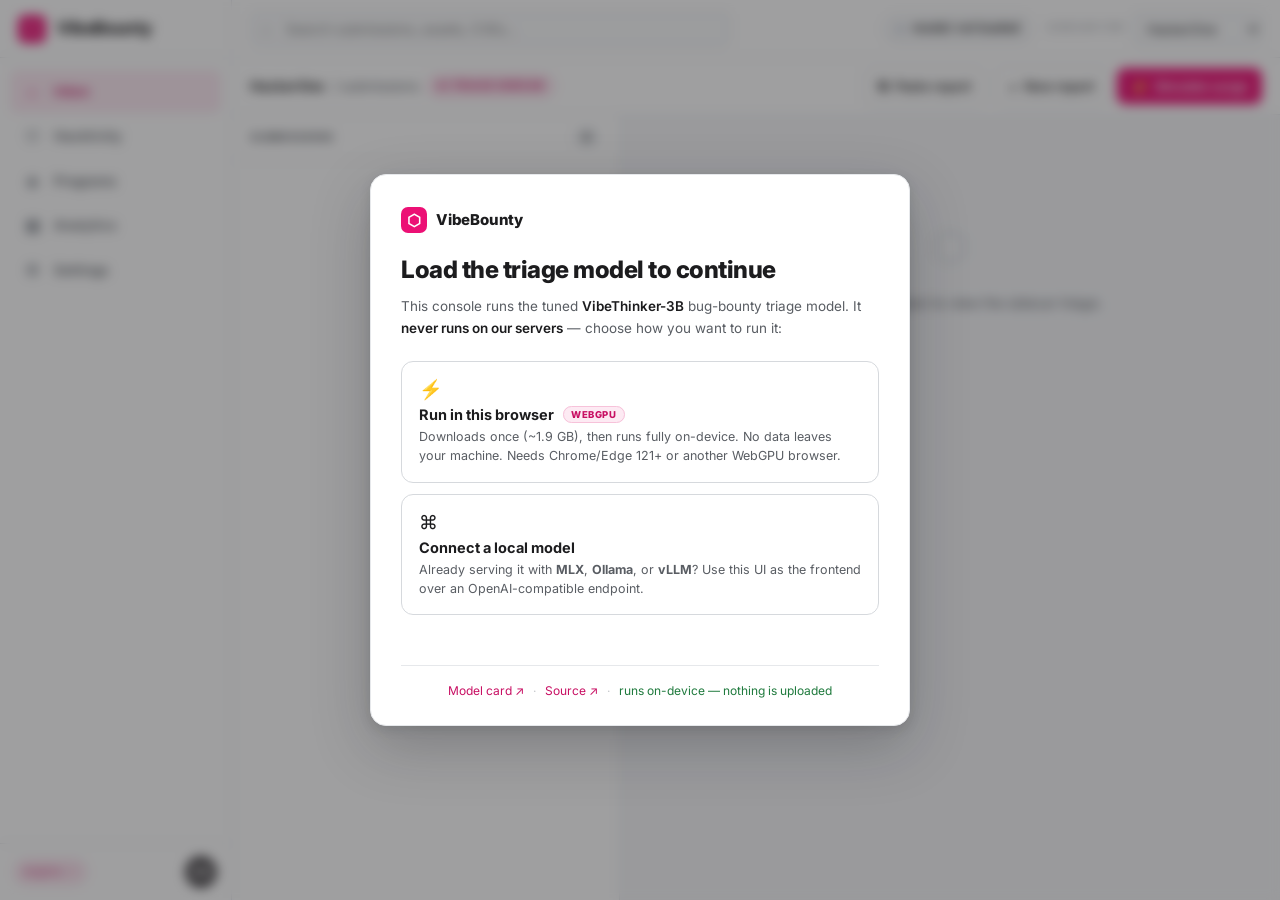
==== docs/index.html @ 2ca15d82 "pages: HackerOne-style static console with blocking model gate (WebGPU + local MLX/Ollama/vLLM), cli" ====
<!DOCTYPE html>
<html lang="en">
<head>
  <meta charset="UTF-8" />
  <meta name="viewport" content="width=device-width, initial-scale=1.0, viewport-fit=cover" />
  <meta name="theme-color" content="#0a0c12" />
  <title>VibeBounty — AI bug-bounty triage, in your browser</title>
  <meta name="description" content="A defense-hardened VibeThinker-3B that triages vulnerability reports, running fully on-device via WebGPU." />
  <link rel="preconnect" href="https://fonts.googleapis.com" />
  <link rel="preconnect" href="https://fonts.gstatic.com" crossorigin />
  <link href="https://fonts.googleapis.com/css2?family=Inter:wght@400;500;600;700;800;900&family=JetBrains+Mono:wght@400;500&display=swap" rel="stylesheet" />
  <link rel="stylesheet" href="styles.css" />
</head>
<body>
  <div class="ambient" aria-hidden="true"><span class="orb orb-a"></span><span class="orb orb-b"></span><span class="orb orb-c"></span></div>
  <div class="scrim" id="scrim"></div>

  <div class="app">
    <aside class="sidebar" id="sidebar">
      <div class="brand"><span class="brand-mark">⬡</span><span class="brand-word">VibeBounty</span></div>
      <nav class="rail">
        <a class="rail-item active" title="Inbox"><span class="ri">⌂</span><span class="rl">Inbox</span></a>
        <a class="rail-item" title="Hacktivity"><span class="ri">⚇</span><span class="rl">Hacktivity</span></a>
        <a class="rail-item" title="Programs"><span class="ri">◈</span><span class="rl">Programs</span></a>
        <a class="rail-item" title="Analytics"><span class="ri">▦</span><span class="rl">Analytics</span></a>
        <a class="rail-item" title="Settings"><span class="ri">⚙</span><span class="rl">Settings</span></a>
      </nav>
      <div class="rail-foot">
        <span class="engine-chip" id="engine-chip" title="Active triage engine">engine: —</span>
        <div class="avatar" title="analyst">AN</div>
      </div>
    </aside>

    <div class="main">
      <header class="topbar">
        <button class="icon-btn menu-toggle" id="menu-toggle" aria-label="menu">☰</button>
        <div class="search"><span class="search-i">⌕</span><input id="search" placeholder="Search submissions, assets, CVEs…" /></div>
        <div class="topbar-right">
          <button class="model-pill" id="model-pill" title="Triage model status"><span class="mp-dot" id="mp-dot"></span><span id="model-pill-text">model: not loaded</span></button>
          <label class="platform-pick">
            <span class="pp-label">Sidecar for</span>
            <select id="platform-select">
              <option value="hackerone">HackerOne</option>
              <option value="bugcrowd">Bugcrowd</option>
              <option value="intigriti">Intigriti</option>
              <option value="yeswehack">YesWeHack</option>
              <option value="generic">Generic / VDP</option>
            </select>
          </label>
        </div>
      </header>

      <div class="subbar">
        <div class="crumbs">
          <span id="ctx-platform" class="crumb-strong">HackerOne</span>
          <span class="crumb-dim">/ submissions</span>
          <span class="badge-side">AI triage sidecar</span>
        </div>
        <div class="subbar-actions">
          <button id="btn-paste" class="btn"><span class="bi">⧉</span><span class="bt">Paste report</span></button>
          <button id="btn-random" class="btn"><span class="bi">+</span><span class="bt">New report</span></button>
          <button id="btn-surge" class="btn btn-primary"><span class="bi">⚡</span><span class="bt">Simulate surge</span></button>
        </div>
      </div>

      <div class="workspace">
        <section class="inbox" id="inbox">
          <div class="inbox-head">
            <span>Submissions</span>
            <span id="inbox-count" class="count">0</span>
          </div>
          <div id="inbox-list" class="inbox-list"></div>
        </section>

        <section class="detail-pane">
          <div class="detail-topbar">
            <button class="icon-btn" id="btn-back">‹ Inbox</button>
            <span class="dt-title">Triage</span>
          </div>
          <section class="detail" id="detail">
            <div class="empty">
              <div class="empty-mark">⬡</div>
              <p>Select a submission to view the sidecar triage.</p>
            </div>
          </section>
        </section>
      </div>
    </div>
  </div>

  <!-- ============ BLOCKING MODEL GATE ============ -->
  <div id="gate" class="gate">
    <div class="gate-card">
      <div class="gate-glow" aria-hidden="true"></div>
      <div class="gate-brand"><span class="brand-mark">⬡</span> VibeBounty</div>
      <h1 class="gate-title">Load the triage model to continue</h1>
      <p class="gate-sub">This console runs the tuned <b>VibeThinker-3B</b> bug-bounty triage model.
        It <b>never runs on our servers</b> — choose how you want to run it:</p>

      <div class="gate-options" id="gate-options">
        <button class="gate-opt" id="opt-webgpu">
          <span class="go-ic">⚡</span>
          <span class="go-h">Run in this browser <em>WebGPU</em></span>
          <span class="go-d">Downloads once (~1.9&nbsp;GB), then runs fully on-device. No data leaves your machine. Needs Chrome/Edge 121+ or another WebGPU browser.</span>
        </button>
        <button class="gate-opt" id="opt-local">
          <span class="go-ic">⌘</span>
          <span class="go-h">Connect a local model</span>
          <span class="go-d">Already serving it with <b>MLX</b>, <b>Ollama</b>, or <b>vLLM</b>? Use this UI as the frontend over an OpenAI-compatible endpoint.</span>
        </button>
      </div>

      <!-- WebGPU progress -->
      <div id="gate-progress" class="gate-progress hidden">
        <div class="gp-ring"><svg viewBox="0 0 120 120"><circle class="gp-bg" cx="60" cy="60" r="52"/><circle class="gp-fg" id="gp-fg" cx="60" cy="60" r="52"/></svg><span class="gp-pct" id="gp-pct">0%</span></div>
        <div class="gp-text" id="gp-text">Initializing WebGPU…</div>
      </div>

      <!-- Local endpoint form -->
      <div id="gate-local" class="gate-local hidden">
        <div class="gl-row">
          <label>OpenAI-compatible base URL</label>
          <input id="local-url" value="http://localhost:8080/v1" spellcheck="false" />
        </div>
        <div class="gl-row">
          <label>Model name</label>
          <input id="local-model" value="WeiboAI/VibeThinker-3B" spellcheck="false" />
        </div>
        <div class="gl-actions">
          <button id="local-back" class="btn">‹ Back</button>
          <button id="local-connect" class="btn btn-primary">Connect</button>
        </div>
        <details class="gl-help">
          <summary>How do I serve it locally?</summary>
          <pre>// MLX (Apple silicon) — the tuned adapter:
mlx_lm.server --model WeiboAI/VibeThinker-3B \
  --adapter-path adapters --port 8080

// Ollama:
OLLAMA_ORIGINS='*' ollama serve   # then: ollama run &lt;model&gt;

// vLLM:
vllm serve &lt;model&gt; --port 8080</pre>
          <p class="gl-note">Tip: allow CORS from this origin so the browser can reach your endpoint
            (MLX/vLLM expose <code>--cors</code>; Ollama uses <code>OLLAMA_ORIGINS</code>).</p>
        </details>
      </div>

      <div id="gate-status" class="gate-status"></div>
      <div class="gate-foot">
        <a href="https://huggingface.co/macmacmacmac/VibeThinker-3B-BugBounty-Triage" target="_blank" rel="noopener">Model card ↗</a>
        <span class="dotsep">·</span>
        <a href="https://github.com/maceip/vibebounty" target="_blank" rel="noopener">Source ↗</a>
        <span class="dotsep">·</span>
        <span class="gate-priv">runs on-device — nothing is uploaded</span>
      </div>
    </div>
  </div>

  <!-- Paste modal -->
  <div id="paste-modal" class="modal hidden">
    <div class="modal-card">
      <div class="modal-head">
        <h3>Paste a report from any platform</h3>
        <button class="modal-x" data-close>×</button>
      </div>
      <p class="modal-sub">Copy a report from HackerOne, Bugcrowd, Intigriti, an email, or any portal and
        paste it here. The sidecar parses, enriches, verifies its claims, and triages it live — no integration required.</p>
      <textarea id="paste-text" placeholder="Title: ...&#10;Severity: High&#10;Asset: api.example.com&#10;&#10;Description: ...&#10;&#10;Steps to reproduce: ...&#10;&#10;Impact: ..."></textarea>
      <div class="modal-foot">
        <span class="modal-hint">Works with markdown headings (Description / Steps to reproduce / Impact).</span>
        <button id="paste-submit" class="btn btn-primary">Triage report</button>
      </div>
    </div>
  </div>

  <script type="module" src="app.js"></script>
</body>
</html>
---- docs/styles.css ----
/* VibeBounty console — HackerOne-accurate light dashboard.
   Palette/typography modeled on the H1 2025 refresh: clean light surfaces,
   signature pink #EC1075 accent, dark-gray text, smoothed elevations,
   bordered cards, left bug-list + right inline detail pane. */
:root {
  --bg: #f6f7f9;
  --surface: #ffffff;
  --surface-2: #fafbfc;
  --surface-3: #f1f3f5;
  --border: #e6e8eb;
  --border-strong: #d6d9dd;
  --text: #1c1c1e;
  --muted: #595d63;
  --muted-2: #8b9097;

  /* H1 signature pink + neutrals */
  --accent: #ec1075;
  --accent-2: #c80f63;
  --accent-weak: #fdeaf3;
  --accent-border: #f7c2da;
  --ink: #494649;

  --crit: #d6213f;
  --high: #ef6c2e;
  --med: #d99405;
  --low: #28b04a;
  --none: #8b9097;

  --shadow-sm: 0 1px 2px rgba(28,28,30,.05);
  --shadow: 0 1px 3px rgba(28,28,30,.08), 0 1px 2px rgba(28,28,30,.04);
  --shadow-md: 0 4px 14px rgba(28,28,30,.08), 0 1px 3px rgba(28,28,30,.05);
  --shadow-lg: 0 20px 60px rgba(20,22,28,.24), 0 4px 12px rgba(20,22,28,.12);
  --r: 8px;
  --r-lg: 12px;
}

* { box-sizing: border-box; }
html, body { margin: 0; height: 100%; }
body {
  background: var(--bg); color: var(--text);
  font: 14px/1.55 "Inter", -apple-system, BlinkMacSystemFont, "Segoe UI", Roboto, Helvetica, Arial, sans-serif;
  -webkit-font-smoothing: antialiased; text-rendering: optimizeLegibility;
}
button, select, textarea, input { font-family: inherit; }
.ambient { display: none; }                 /* no ambient lighting — keep it clean */
::-webkit-scrollbar { width: 11px; height: 11px; }
::-webkit-scrollbar-thumb { background: #d3d7dc; border-radius: 8px; border: 3px solid transparent; background-clip: content-box; }
::-webkit-scrollbar-thumb:hover { background: #bcc1c8; background-clip: content-box; }

/* ============ shell ============ */
.app { display: flex; height: 100vh; height: 100dvh; overflow: hidden; }

/* ---- left sidebar (light, H1-style) ---- */
.sidebar {
  width: 232px; flex: none; background: var(--surface); color: var(--muted);
  display: flex; flex-direction: column; border-right: 1px solid var(--border);
  transition: transform .22s ease;
}
.brand { display: flex; align-items: center; gap: 11px; height: 58px; padding: 0 18px; border-bottom: 1px solid var(--border); }
.brand-mark { display: grid; place-items: center; width: 28px; height: 28px; border-radius: 7px;
  background: var(--accent); color: #fff; font-size: 16px; flex: none; }
.brand-word { font-weight: 800; font-size: 17px; color: var(--text); letter-spacing: -.4px; white-space: nowrap; }
.rail { padding: 12px 10px; display: flex; flex-direction: column; gap: 2px; flex: 1; }
.rail-item { display: flex; align-items: center; gap: 12px; padding: 9px 12px; border-radius: 7px;
  color: var(--muted); cursor: pointer; font-size: 13.5px; font-weight: 600; transition: .12s; white-space: nowrap; }
.rail-item .ri { width: 20px; text-align: center; font-size: 16px; flex: none; color: var(--muted-2); }
.rail-item:hover { background: var(--surface-3); color: var(--text); }
.rail-item.active { background: var(--accent-weak); color: var(--accent-2); }
.rail-item.active .ri { color: var(--accent); }
.rail-foot { padding: 12px 14px; border-top: 1px solid var(--border); display: flex; align-items: center; justify-content: space-between; gap: 8px; }
.avatar { width: 32px; height: 32px; border-radius: 50%; background: var(--ink); color: #fff;
  display: grid; place-items: center; font-size: 12px; font-weight: 700; flex: none; }
.engine-chip { font-size: 11px; color: var(--accent-2); background: var(--accent-weak); border: 1px solid var(--accent-border);
  padding: 3px 9px; border-radius: 999px; white-space: nowrap; overflow: hidden; text-overflow: ellipsis; }

/* ---- main column ---- */
.main { flex: 1; display: flex; flex-direction: column; min-width: 0; }
.topbar { height: 58px; flex: none; background: var(--surface); border-bottom: 1px solid var(--border);
  display: flex; align-items: center; gap: 14px; padding: 0 18px; }
.icon-btn { display: none; background: none; border: 1px solid var(--border-strong); color: var(--text);
  width: 38px; height: 38px; border-radius: 8px; font-size: 18px; cursor: pointer; align-items: center; justify-content: center; }
.icon-btn:hover { border-color: var(--accent); color: var(--accent); }
.search { flex: 1; max-width: 480px; position: relative; display: flex; align-items: center; }
.search-i { position: absolute; left: 12px; color: var(--muted-2); font-size: 15px; }
.search input { width: 100%; padding: 9px 12px 9px 35px; border: 1px solid var(--border-strong); border-radius: 8px;
  background: var(--surface-2); color: var(--text); font-size: 13.5px; transition: .14s; }
.search input:focus { outline: none; border-color: var(--accent); background: #fff; box-shadow: 0 0 0 3px var(--accent-weak); }
.topbar-right { margin-left: auto; display: flex; align-items: center; gap: 14px; }

.model-pill { display: inline-flex; align-items: center; gap: 8px; cursor: pointer; font: 600 12.5px/1 "Inter", sans-serif;
  color: var(--text); background: var(--surface-2); border: 1px solid var(--border-strong); padding: 7px 12px; border-radius: 999px;
  box-shadow: var(--shadow-sm); transition: .14s; white-space: nowrap; }
.model-pill:hover { border-color: var(--accent); box-shadow: 0 0 0 3px var(--accent-weak); }
.mp-dot { width: 8px; height: 8px; border-radius: 50%; background: #c0c7d4; flex: none; }
.model-pill.ready .mp-dot { background: var(--low); box-shadow: 0 0 0 3px rgba(40,176,74,.18); }
.model-pill.loading .mp-dot { background: var(--med); animation: pulse 1.2s infinite; }
.model-pill.error .mp-dot { background: var(--crit); }
@keyframes pulse { 0%,100%{opacity:1} 50%{opacity:.45} }

.platform-pick { display: flex; align-items: center; gap: 8px; }
.pp-label { color: var(--muted-2); font-size: 10.5px; text-transform: uppercase; letter-spacing: .6px; }
#platform-select { background: var(--surface-2); color: var(--text); border: 1px solid var(--border-strong);
  border-radius: 8px; padding: 7px 10px; font-size: 13px; cursor: pointer; }
#platform-select:focus { outline: none; border-color: var(--accent); }

.subbar { flex: none; background: var(--surface); border-bottom: 1px solid var(--border);
  display: flex; align-items: center; justify-content: space-between; gap: 12px; padding: 10px 18px; flex-wrap: wrap; }
.crumbs { display: flex; align-items: center; gap: 8px; font-size: 13.5px; }
.crumb-strong { font-weight: 700; } .crumb-dim { color: var(--muted); }
.badge-side { font-size: 10px; font-weight: 800; letter-spacing: .5px; color: var(--accent-2);
  background: var(--accent-weak); border: 1px solid var(--accent-border); padding: 3px 9px; border-radius: 999px; text-transform: uppercase; }
.subbar-actions { display: flex; gap: 8px; }
.btn { display: inline-flex; align-items: center; gap: 7px; background: var(--surface); color: var(--text);
  border: 1px solid var(--border-strong); padding: 8px 13px; border-radius: 8px; cursor: pointer; font-size: 13px;
  font-weight: 600; box-shadow: var(--shadow-sm); transition: .14s; white-space: nowrap; }
.btn .bi { font-size: 14px; }
.btn:hover { border-color: var(--accent); color: var(--accent); }
.btn-primary { background: var(--accent); color: #fff; border-color: var(--accent); box-shadow: 0 1px 2px rgba(236,16,117,.3); }
.btn-primary:hover { background: var(--accent-2); color: #fff; }

/* ---- workspace: left list + right inline pane ---- */
.workspace { flex: 1; display: grid; grid-template-columns: 388px 1fr; min-height: 0; }
.inbox { background: var(--surface); border-right: 1px solid var(--border); display: flex; flex-direction: column; min-height: 0; }
.inbox-head { display: flex; justify-content: space-between; align-items: center; padding: 12px 18px;
  border-bottom: 1px solid var(--border); font-weight: 700; font-size: 11px; color: var(--muted); text-transform: uppercase; letter-spacing: .8px; }
.count { background: var(--surface-3); border: 1px solid var(--border); border-radius: 999px; padding: 1px 9px; color: var(--text); }
.inbox-list { overflow-y: auto; flex: 1; }

.detail-pane { display: flex; flex-direction: column; min-width: 0; min-height: 0; background: var(--bg); }
.detail-topbar { display: none; align-items: center; gap: 10px; height: 48px; padding: 0 14px;
  background: var(--surface); border-bottom: 1px solid var(--border); }
.detail-topbar .dt-title { font-weight: 700; font-size: 14px; }
.detail { overflow-y: auto; flex: 1; padding: 26px 30px; min-height: 0; }

/* ---- report cards ---- */
.card { padding: 13px 18px; border-bottom: 1px solid var(--border); cursor: pointer; transition: background .12s; }
.card:hover { background: var(--surface-2); }
.card.selected { background: var(--accent-weak); box-shadow: inset 3px 0 0 var(--accent); }
.card.fresh { animation: flash 1.4s ease-out; }
@keyframes flash { from { background: #fdeaf3; } to { background: transparent; } }
.card-title { font-weight: 600; font-size: 14px; margin-bottom: 6px; color: var(--text); }
.card-meta { display: flex; gap: 6px; align-items: center; color: var(--muted); font-size: 11.5px; flex-wrap: wrap; }
.src-chip { font-size: 10px; font-weight: 700; padding: 1px 7px; border-radius: 5px; background: var(--surface-3);
  color: var(--muted); border: 1px solid var(--border); text-transform: capitalize; }
.card-badges { margin-top: 10px; display: flex; gap: 6px; align-items: center; flex-wrap: wrap; }

/* ---- pills / dispositions / severity ---- */
.pill { font-size: 11px; padding: 3px 9px; border-radius: 6px; font-weight: 700; border: 1px solid transparent; white-space: nowrap; }
.pill.queued { color: var(--muted); border-color: var(--border-strong); background: var(--surface-3); }
.pill.triaging { color: var(--accent-2); border-color: var(--accent-border); background: var(--accent-weak); }
.spin { display: inline-block; width: 10px; height: 10px; border: 2px solid var(--accent); border-top-color: transparent;
  border-radius: 50%; animation: rot .7s linear infinite; vertical-align: -1px; margin-right: 5px; }
@keyframes rot { to { transform: rotate(360deg); } }

.d-valid_impactful { color: #1f7a3d; border-color: #b6e3c2; background: #eaf8ef; }
.d-valid_low { color: #2356b8; border-color: #c2d6f5; background: #ecf2fd; }
.d-corroborated_surge { color: #9a6a00; border-color: #f0d699; background: #fdf3dc; }
.d-likely_duplicate { color: #6b4a2e; border-color: #e3cdb6; background: #f7efe7; }
.d-out_of_scope { color: #6b7785; border-color: var(--border-strong); background: var(--surface-3); }
.d-theoretical_no_poc { color: #b35a16; border-color: #f3cba6; background: #fdeede; }
.d-self_inflicted { color: #7c4ad1; border-color: #d9c6f5; background: #f3edfd; }
.d-accepted_risk { color: #6b7785; border-color: var(--border-strong); background: var(--surface-3); }
.d-slop { color: var(--crit); border-color: #f3b8c3; background: #fdeaee; }

.sev { font-size: 10px; padding: 2px 7px; border-radius: 5px; font-weight: 800; text-transform: uppercase; letter-spacing: .4px; color: #fff; }
.sev-critical { background: var(--crit); } .sev-high { background: var(--high); }
.sev-medium { background: var(--med); } .sev-low { background: var(--low); } .sev-none { background: var(--none); }

/* ---- detail body ---- */
.empty { color: var(--muted); padding: 72px 24px; text-align: center; }
.empty-mark { font-size: 42px; color: var(--border-strong); margin-bottom: 12px; }
.report-title { font-size: 21px; font-weight: 800; margin: 0 0 6px; color: var(--text); letter-spacing: -.3px; }
.report-sub { color: var(--muted); font-size: 12.5px; margin-bottom: 20px; }
.report-sub b { color: var(--text); font-weight: 600; }
.field { margin-bottom: 13px; background: var(--surface); border: 1px solid var(--border); border-radius: var(--r); padding: 14px 16px; box-shadow: var(--shadow-sm); }
.field h4 { margin: 0 0 6px; font-size: 11px; text-transform: uppercase; letter-spacing: .8px; color: var(--muted); }
.field pre { margin: 0; white-space: pre-wrap; word-break: break-word; font-family: inherit; color: #33383f; font-size: 13px; }

/* ---- sidecar verdict (the AI panel) ---- */
.sidecar { margin-top: 20px; border: 1px solid var(--accent-border); border-radius: var(--r-lg); overflow: hidden; background: var(--surface); box-shadow: var(--shadow-md); }
.sidecar-head { display: flex; align-items: center; gap: 10px; padding: 13px 18px; border-bottom: 1px solid var(--border);
  background: linear-gradient(90deg, var(--accent-weak), #fff); }
.sidecar-head .ai { color: var(--accent-2); font-weight: 800; }
.sidecar-head .engine { margin-left: auto; font-size: 11px; color: var(--muted); background: var(--surface-3);
  border: 1px solid var(--border); padding: 2px 8px; border-radius: 999px; }
.sidecar-body { padding: 18px; }
.verdict-row { display: flex; align-items: center; gap: 10px; margin-bottom: 16px; flex-wrap: wrap; }
.verdict-row .pill { font-size: 12.5px; padding: 5px 12px; }
.confidence { flex: 1; min-width: 150px; }
.confidence .lbl { font-size: 11px; color: var(--muted); margin-bottom: 5px; display: flex; justify-content: space-between; }
.confidence .bar { height: 7px; background: var(--surface-3); border-radius: 999px; overflow: hidden; border: 1px solid var(--border); }
.confidence .bar > div { height: 100%; background: linear-gradient(90deg, var(--accent), #f78fbf); }
.reasoning { color: #33383f; background: var(--surface-2); border: 1px solid var(--border); border-radius: var(--r); padding: 14px; font-size: 13.5px; }
.questions { margin: 12px 0 0; padding-left: 18px; color: #33383f; font-size: 12.5px; }
.questions li { margin: 3px 0; }

/* ---- evidence + corroboration ---- */
.evidence, .corr { margin-top: 16px; border-top: 1px solid var(--border); padding-top: 14px; }
.evidence h4, .corr h4 { margin: 0 0 10px; font-size: 11px; text-transform: uppercase; letter-spacing: .8px; color: var(--muted); }
.rel-row { display: flex; align-items: center; gap: 10px; margin-bottom: 10px; }
.rel-meter { flex: 1; height: 8px; background: var(--surface-3); border-radius: 999px; overflow: hidden; border: 1px solid var(--border); }
.rel-meter > div { height: 100%; }
.rel-num { font-weight: 800; font-size: 12.5px; }
.claim { display: flex; gap: 10px; padding: 8px 0; border-bottom: 1px solid var(--surface-3); font-size: 12.5px; }
.claim:last-child { border-bottom: 0; }
.cst { flex: none; font-size: 10px; font-weight: 800; padding: 2px 7px; border-radius: 5px; text-transform: uppercase; height: fit-content; }
.cst.supported { background: #eaf8ef; color: #1f7a3d; border: 1px solid #b6e3c2; }
.cst.refuted { background: #fdeaee; color: var(--crit); border: 1px solid #f3b8c3; }
.cst.unverifiable { background: var(--surface-3); color: var(--muted); border: 1px solid var(--border); }
.claim-body .ctext { color: #33383f; } .claim-body .cev { color: var(--muted); font-size: 11.5px; margin-top: 2px; }
.corr-badges { display: flex; gap: 6px; flex-wrap: wrap; margin-bottom: 10px; }
.tag { font-size: 11px; padding: 3px 9px; border-radius: 6px; border: 1px solid var(--border-strong); background: var(--surface-3); color: var(--muted); }
.tag.kev { background: #fdeaee; border-color: #f3b8c3; color: var(--crit); font-weight: 700; }
.tag.match { background: #eaf8ef; border-color: #b6e3c2; color: #1f7a3d; font-weight: 700; }
.tag.recent { background: #fdf3dc; border-color: #f0d699; color: #9a6a00; }
.src { font-size: 12px; color: #3a434d; padding: 5px 0; border-bottom: 1px solid var(--surface-3); }
.src code { color: var(--accent-2); background: var(--accent-weak); padding: 0 5px; border-radius: 4px; }
.none { color: var(--muted); font-style: italic; font-size: 12.5px; }

/* ---- modals ---- */
.modal { position: fixed; inset: 0; background: rgba(28,28,30,.5); display: grid; place-items: center; z-index: 80; padding: 16px; }
.modal.hidden { display: none; }
.modal-card { width: min(640px, 100%); max-height: 90vh; overflow-y: auto; background: var(--surface);
  border-radius: var(--r-lg); box-shadow: var(--shadow-lg); padding: 22px; }
.modal-head { display: flex; align-items: center; justify-content: space-between; }
.modal-head h3 { margin: 0; font-size: 17px; }
.modal-x { background: none; border: none; font-size: 24px; color: var(--muted); cursor: pointer; line-height: 1; }
.modal-sub { color: var(--muted); font-size: 13px; margin: 8px 0 16px; }
#paste-text { width: 100%; height: 220px; resize: vertical; border: 1px solid var(--border-strong); border-radius: var(--r);
  padding: 12px; font: 12.5px/1.5 "JetBrains Mono", ui-monospace, Menlo, Consolas, monospace; color: #33383f; }
#paste-text:focus { outline: none; border-color: var(--accent); box-shadow: 0 0 0 3px var(--accent-weak); }
.modal-foot { display: flex; align-items: center; justify-content: space-between; gap: 12px; margin-top: 14px; flex-wrap: wrap; }
.modal-hint { color: var(--muted-2); font-size: 11.5px; }

.scrim { position: fixed; inset: 0; background: rgba(28,28,30,.4); z-index: 40; opacity: 0; pointer-events: none; transition: opacity .2s; }
body.nav-open .scrim { opacity: 1; pointer-events: auto; }
.toast { position: fixed; bottom: 22px; left: 50%; transform: translateX(-50%); background: var(--ink); color: #fff;
  padding: 10px 16px; border-radius: 10px; box-shadow: var(--shadow-lg); font-size: 13px; z-index: 90; opacity: 0; transition: opacity .2s; }
.toast.show { opacity: 1; }

/* ============ blocking model gate ============ */
.gate { position: fixed; inset: 0; z-index: 120; display: grid; place-items: center; padding: 20px;
  background: rgba(28,28,30,.42); backdrop-filter: blur(6px); -webkit-backdrop-filter: blur(6px); animation: gateIn .3s ease; }
.gate.gone { display: none; }
@keyframes gateIn { from { opacity: 0; } to { opacity: 1; } }
.gate-card { position: relative; width: min(540px, 100%); max-height: 92vh; overflow-y: auto;
  background: var(--surface); color: var(--text); border: 1px solid var(--border);
  border-radius: 16px; padding: 32px 30px 24px; box-shadow: var(--shadow-lg); }
.gate-glow { display: none; }                /* keep it clean, no rainbow border */
.gate-brand { display: flex; align-items: center; gap: 9px; font-weight: 800; font-size: 15px; color: var(--text); letter-spacing: -.2px; }
.gate-brand .brand-mark { width: 26px; height: 26px; border-radius: 7px; }
.gate-title { font-size: 24px; font-weight: 800; letter-spacing: -.5px; margin: 18px 0 8px; color: var(--text); }
.gate-sub { color: var(--muted); font-size: 13.5px; line-height: 1.6; margin: 0 0 22px; }
.gate-sub b { color: var(--text); font-weight: 600; }
.gate-options { display: grid; gap: 11px; }
.gate-opt { text-align: left; display: grid; gap: 5px; padding: 16px 17px; cursor: pointer; color: var(--text);
  background: var(--surface); border: 1px solid var(--border-strong); border-radius: var(--r-lg); transition: .15s; }
.gate-opt:hover { border-color: var(--accent); background: var(--accent-weak); box-shadow: 0 0 0 3px var(--accent-weak); }
.go-ic { font-size: 19px; }
.go-h { font-weight: 700; font-size: 14.5px; color: var(--text); }
.go-h em { font-style: normal; font-size: 9.5px; font-weight: 800; letter-spacing: .6px; text-transform: uppercase;
  color: var(--accent-2); background: var(--accent-weak); border: 1px solid var(--accent-border); padding: 2px 7px; border-radius: 999px; margin-left: 6px; vertical-align: 2px; }
.go-d { font-size: 12.5px; color: var(--muted); line-height: 1.5; }

.gate-progress { display: flex; flex-direction: column; align-items: center; gap: 16px; padding: 14px 0 6px; }
.gate-progress.hidden, .gate-local.hidden { display: none; }
.gp-ring { position: relative; width: 128px; height: 128px; }
.gp-ring svg { transform: rotate(-90deg); width: 128px; height: 128px; }
.gp-ring circle { fill: none; stroke-width: 9; }
.gp-bg { stroke: var(--surface-3); }
.gp-fg { stroke: var(--accent); stroke-linecap: round; stroke-dasharray: 327; stroke-dashoffset: 327; transition: stroke-dashoffset .3s ease; }
.gp-pct { position: absolute; inset: 0; display: grid; place-items: center; font-weight: 800; font-size: 23px; color: var(--text); }
.gp-text { font-size: 13px; color: var(--muted); text-align: center; max-width: 420px; }

.gate-local { display: grid; gap: 12px; padding: 6px 0; }
.gl-row { display: grid; gap: 6px; }
.gl-row label { font-size: 11px; text-transform: uppercase; letter-spacing: .7px; color: var(--muted); }
.gl-row input { background: var(--surface-2); border: 1px solid var(--border-strong); border-radius: 8px; padding: 11px 13px;
  color: var(--text); font: 500 13px/1.4 "JetBrains Mono", ui-monospace, monospace; }
.gl-row input:focus { outline: none; border-color: var(--accent); box-shadow: 0 0 0 3px var(--accent-weak); }
.gl-actions { display: flex; justify-content: space-between; gap: 10px; margin-top: 4px; }
.gl-help { margin-top: 4px; }
.gl-help summary { cursor: pointer; color: var(--muted); font-size: 12.5px; }
.gl-help pre { background: var(--surface-3); border: 1px solid var(--border); border-radius: 10px; padding: 13px;
  color: #33383f; font: 500 11.5px/1.6 "JetBrains Mono", ui-monospace, monospace; white-space: pre-wrap; margin: 10px 0 8px; overflow-x: auto; }
.gl-note { font-size: 11.5px; color: var(--muted-2); } .gl-note code { color: var(--accent-2); }

.gate-status { min-height: 18px; margin-top: 14px; font-size: 13px; text-align: center; line-height: 1.5; }
.gate-status.err { color: var(--crit); } .gate-status.ok { color: #1f7a3d; } .gate-status.info { color: var(--muted); }
.gate-foot { margin-top: 18px; padding-top: 16px; border-top: 1px solid var(--border);
  display: flex; flex-wrap: wrap; gap: 9px; align-items: center; justify-content: center; font-size: 12px; color: var(--muted-2); }
.gate-foot a { color: var(--accent-2); text-decoration: none; } .gate-foot a:hover { text-decoration: underline; }
.gate-priv { color: #1f7a3d; } .dotsep { opacity: .5; }

/* ============ responsive ============ */
@media (max-width: 1024px) {
  .sidebar { width: 70px; }
  .brand { justify-content: center; padding: 0; }
  .brand-word, .rail-item .rl, .engine-chip { display: none; }
  .rail-item { justify-content: center; padding: 11px 0; }
  .rail-foot { justify-content: center; }
  .workspace { grid-template-columns: 330px 1fr; }
}
@media (max-width: 720px) {
  .icon-btn { display: inline-flex; }
  .sidebar { position: fixed; top: 0; left: 0; bottom: 0; width: 240px; z-index: 60; transform: translateX(-100%); }
  .sidebar .brand-word, .sidebar .rail-item .rl, .sidebar .engine-chip { display: block; }
  .sidebar .brand { justify-content: flex-start; padding: 0 18px; }
  .sidebar .rail-item { justify-content: flex-start; padding: 9px 12px; }
  .sidebar .rail-foot { justify-content: space-between; }
  body.nav-open .sidebar { transform: translateX(0); box-shadow: var(--shadow-lg); }
  .search { max-width: none; } .pp-label { display: none; }
  .subbar { gap: 8px; }
  .subbar-actions { width: 100%; overflow-x: auto; -webkit-overflow-scrolling: touch; padding-bottom: 2px; }
  .btn .bt { display: none; } .btn { padding: 9px 11px; } #btn-surge .bt { display: inline; }
  .workspace { grid-template-columns: 1fr; position: relative; }
  .inbox { border-right: 0; }
  .detail-pane { position: absolute; inset: 0; z-index: 20; transform: translateX(100%); transition: transform .24s ease; box-shadow: var(--shadow-lg); }
  body.show-detail .detail-pane { transform: translateX(0); }
  .detail-topbar { display: flex; } .detail { padding: 18px 16px; } .report-title { font-size: 18px; }
}
@media (max-width: 420px) {
  .topbar { gap: 8px; padding: 0 12px; }
  .platform-pick { display: none; }
  .model-pill { padding: 6px 9px; }
  .gate-card { padding: 24px 18px; } .gate-title { font-size: 20px; }
}
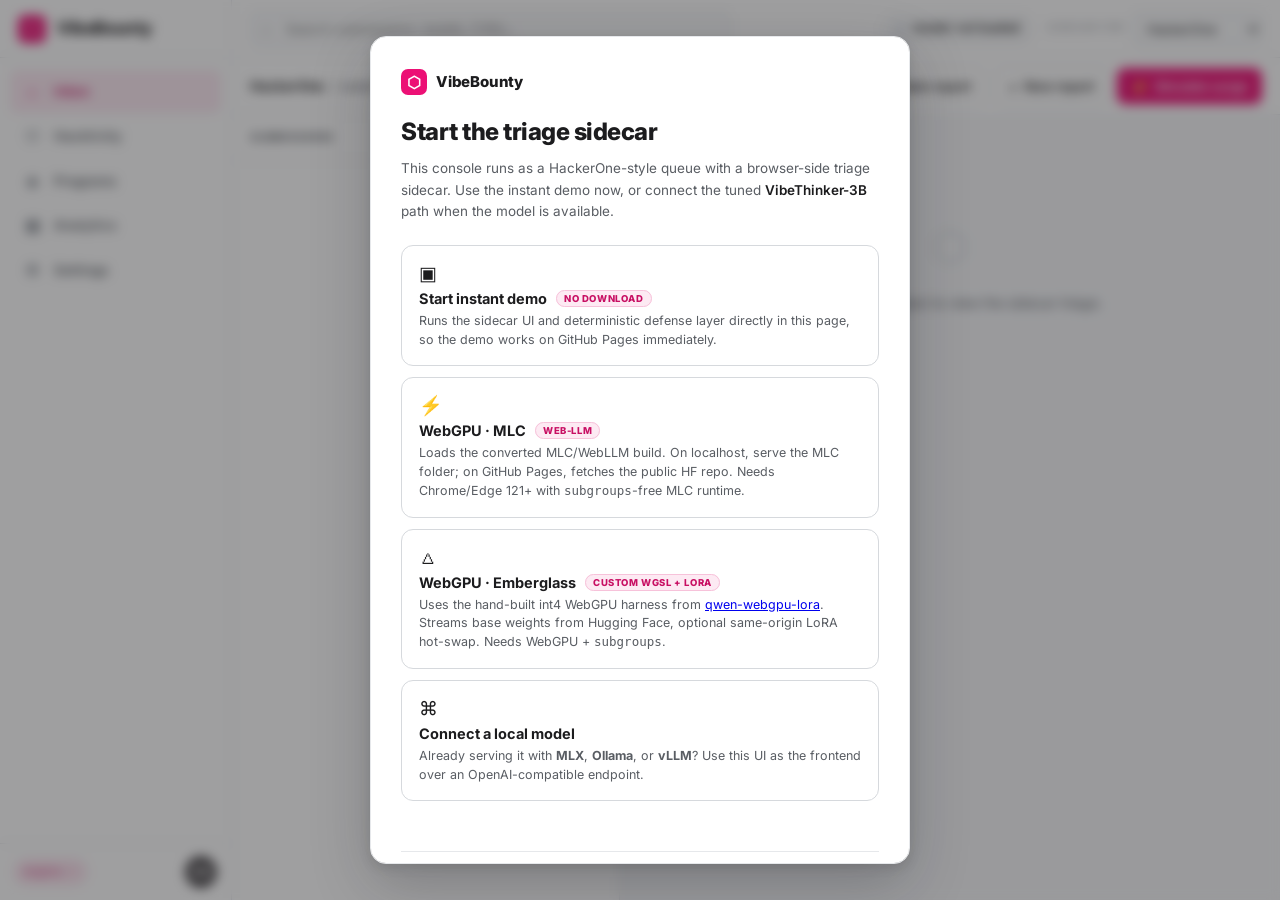
==== commit 02b7bbc5: "repo: source-only snapshot (MLC WebGPU pipeline, eval, ops) — exclude binaries Adds offsite scripts," ====
--- a/docs/index.html
+++ b/docs/index.html
@@ -3,7 +3,7 @@
 <head>
   <meta charset="UTF-8" />
   <meta name="viewport" content="width=device-width, initial-scale=1.0, viewport-fit=cover" />
-  <meta name="theme-color" content="#0a0c12" />
+  <meta name="theme-color" content="#ffffff" />
   <title>VibeBounty — AI bug-bounty triage, in your browser</title>
   <meta name="description" content="A defense-hardened VibeThinker-3B that triages vulnerability reports, running fully on-device via WebGPU." />
   <link rel="preconnect" href="https://fonts.googleapis.com" />
@@ -12,7 +12,6 @@
   <link rel="stylesheet" href="styles.css" />
 </head>
 <body>
-  <div class="ambient" aria-hidden="true"><span class="orb orb-a"></span><span class="orb orb-b"></span><span class="orb orb-c"></span></div>
   <div class="scrim" id="scrim"></div>
 
   <div class="app">
@@ -91,17 +90,26 @@
   <!-- ============ BLOCKING MODEL GATE ============ -->
   <div id="gate" class="gate">
     <div class="gate-card">
-      <div class="gate-glow" aria-hidden="true"></div>
       <div class="gate-brand"><span class="brand-mark">⬡</span> VibeBounty</div>
-      <h1 class="gate-title">Load the triage model to continue</h1>
-      <p class="gate-sub">This console runs the tuned <b>VibeThinker-3B</b> bug-bounty triage model.
-        It <b>never runs on our servers</b> — choose how you want to run it:</p>
+      <h1 class="gate-title" id="gate-title">Start the triage sidecar</h1>
+      <p class="gate-sub" id="gate-sub">This console runs as a HackerOne-style queue with a browser-side triage sidecar.
+        Use the instant demo now, or connect the tuned <b>VibeThinker-3B</b> path when the model is available.</p>
 
       <div class="gate-options" id="gate-options">
+        <button class="gate-opt" id="opt-demo">
+          <span class="go-ic">▣</span>
+          <span class="go-h">Start instant demo <em>No download</em></span>
+          <span class="go-d">Runs the sidecar UI and deterministic defense layer directly in this page, so the demo works on GitHub Pages immediately.</span>
+        </button>
         <button class="gate-opt" id="opt-webgpu">
           <span class="go-ic">⚡</span>
-          <span class="go-h">Run in this browser <em>WebGPU</em></span>
-          <span class="go-d">Downloads once (~1.9&nbsp;GB), then runs fully on-device. No data leaves your machine. Needs Chrome/Edge 121+ or another WebGPU browser.</span>
+          <span class="go-h">WebGPU · MLC <em>web-llm</em></span>
+          <span class="go-d">Loads the converted MLC/WebLLM build. On localhost, serve the MLC folder; on GitHub Pages, fetches the public HF repo. Needs Chrome/Edge 121+ with <code>subgroups</code>-free MLC runtime.</span>
+        </button>
+        <button class="gate-opt" id="opt-emberglass">
+          <span class="go-ic">🜂</span>
+          <span class="go-h">WebGPU · Emberglass <em>custom WGSL + LoRA</em></span>
+          <span class="go-d">Uses the hand-built int4 WebGPU harness from <a href="https://github.com/maceip/qwen-webgpu-lora" target="_blank" rel="noopener">qwen-webgpu-lora</a>. Streams base weights from Hugging Face, optional same-origin LoRA hot-swap. Needs WebGPU + <code>subgroups</code>.</span>
         </button>
         <button class="gate-opt" id="opt-local">
           <span class="go-ic">⌘</span>
@@ -120,11 +128,11 @@
       <div id="gate-local" class="gate-local hidden">
         <div class="gl-row">
           <label>OpenAI-compatible base URL</label>
-          <input id="local-url" value="http://localhost:8080/v1" spellcheck="false" />
+          <input id="local-url" value="http://127.0.0.1:8080/v1" spellcheck="false" />
         </div>
         <div class="gl-row">
           <label>Model name</label>
-          <input id="local-model" value="WeiboAI/VibeThinker-3B" spellcheck="false" />
+          <input id="local-model" value="VibeThinker-3B-BugBounty-Triage" spellcheck="false" />
         </div>
         <div class="gl-actions">
           <button id="local-back" class="btn">‹ Back</button>
@@ -132,9 +140,18 @@
         </div>
         <details class="gl-help">
           <summary>How do I serve it locally?</summary>
-          <pre>// MLX (Apple silicon) — the tuned adapter:
-mlx_lm.server --model WeiboAI/VibeThinker-3B \
-  --adapter-path adapters --port 8080
+          <pre>// Windows — from bb-triage repo:
+powershell -File scripts/serve_local.ps1
+
+// Gate fields:
+//   URL:   http://127.0.0.1:8080/v1
+//   model: VibeThinker-3B-BugBounty-Triage
+
+// Manual (merged or base+adapter on disk):
+python remote/serve_vibethinker.py \
+  --model C:\Users\mac\qwen-webgpu-lora\model \
+  --adapter mac_pull\highconf_sanitized_20260623\extracted\adapters\highconf-sanitized-20260623 \
+  --port 8080
 
 // Ollama:
 OLLAMA_ORIGINS='*' ollama serve   # then: ollama run &lt;model&gt;
@@ -157,6 +174,23 @@
     </div>
   </div>
 
+  <!-- Live 3-step demo guide (?demo=1) -->
+  <div id="demo-guide" class="demo-guide hidden">
+    <div class="demo-guide-inner">
+      <div class="demo-guide-head">
+        <span class="demo-guide-label">Live demo</span>
+        <span class="demo-guide-step" id="demo-step-label">Step 1 of 3</span>
+        <button class="demo-guide-x" id="demo-guide-hide" title="Hide guide">×</button>
+      </div>
+      <h3 class="demo-guide-title" id="demo-step-title">Real report → real verdict</h3>
+      <p class="demo-guide-body" id="demo-step-body">Open the IDOR report in the inbox. The sidecar triages it as Valid · Impactful with claim checks — no integration required.</p>
+      <div class="demo-guide-actions">
+        <button class="btn btn-primary" id="demo-step-go">Show me</button>
+        <button class="btn" id="demo-step-next">Next step →</button>
+      </div>
+    </div>
+  </div>
+
   <!-- Paste modal -->
   <div id="paste-modal" class="modal hidden">
     <div class="modal-card">
--- a/docs/styles.css
+++ b/docs/styles.css
@@ -42,7 +42,6 @@
   -webkit-font-smoothing: antialiased; text-rendering: optimizeLegibility;
 }
 button, select, textarea, input { font-family: inherit; }
-.ambient { display: none; }                 /* no ambient lighting — keep it clean */
 ::-webkit-scrollbar { width: 11px; height: 11px; }
 ::-webkit-scrollbar-thumb { background: #d3d7dc; border-radius: 8px; border: 3px solid transparent; background-clip: content-box; }
 ::-webkit-scrollbar-thumb:hover { background: #bcc1c8; background-clip: content-box; }
@@ -246,7 +245,6 @@
 .gate-card { position: relative; width: min(540px, 100%); max-height: 92vh; overflow-y: auto;
   background: var(--surface); color: var(--text); border: 1px solid var(--border);
   border-radius: 16px; padding: 32px 30px 24px; box-shadow: var(--shadow-lg); }
-.gate-glow { display: none; }                /* keep it clean, no rainbow border */
 .gate-brand { display: flex; align-items: center; gap: 9px; font-weight: 800; font-size: 15px; color: var(--text); letter-spacing: -.2px; }
 .gate-brand .brand-mark { width: 26px; height: 26px; border-radius: 7px; }
 .gate-title { font-size: 24px; font-weight: 800; letter-spacing: -.5px; margin: 18px 0 8px; color: var(--text); }
@@ -263,7 +261,7 @@
 .go-d { font-size: 12.5px; color: var(--muted); line-height: 1.5; }
 
 .gate-progress { display: flex; flex-direction: column; align-items: center; gap: 16px; padding: 14px 0 6px; }
-.gate-progress.hidden, .gate-local.hidden { display: none; }
+.gate-options.hidden, .gate-progress.hidden, .gate-local.hidden { display: none; }
 .gp-ring { position: relative; width: 128px; height: 128px; }
 .gp-ring svg { transform: rotate(-90deg); width: 128px; height: 128px; }
 .gp-ring circle { fill: none; stroke-width: 9; }
@@ -287,10 +285,31 @@
 
 .gate-status { min-height: 18px; margin-top: 14px; font-size: 13px; text-align: center; line-height: 1.5; }
 .gate-status.err { color: var(--crit); } .gate-status.ok { color: #1f7a3d; } .gate-status.info { color: var(--muted); }
+.inline-action { margin-left: 6px; border: 1px solid var(--accent); background: var(--accent); color: #fff;
+  border-radius: 7px; padding: 5px 9px; font: 700 12px/1 "Inter", sans-serif; cursor: pointer; }
+.inline-action:hover { background: var(--accent-2); border-color: var(--accent-2); }
 .gate-foot { margin-top: 18px; padding-top: 16px; border-top: 1px solid var(--border);
   display: flex; flex-wrap: wrap; gap: 9px; align-items: center; justify-content: center; font-size: 12px; color: var(--muted-2); }
 .gate-foot a { color: var(--accent-2); text-decoration: none; } .gate-foot a:hover { text-decoration: underline; }
 .gate-priv { color: #1f7a3d; } .dotsep { opacity: .5; }
+.gate.demo-mode .gate-opt:not(#opt-demo) { display: none; }
+.gate.demo-mode #opt-demo { border-color: var(--accent); background: var(--accent-weak); }
+
+/* ============ live demo guide (?demo=1) ============ */
+.demo-guide { position: fixed; right: 18px; bottom: 18px; z-index: 95; width: min(380px, calc(100vw - 36px)); }
+.demo-guide.hidden { display: none; }
+.demo-guide-inner {
+  background: var(--surface); border: 1px solid var(--border-strong); border-radius: 14px;
+  box-shadow: var(--shadow-lg); padding: 16px 16px 14px;
+}
+.demo-guide-head { display: flex; align-items: center; gap: 8px; margin-bottom: 8px; }
+.demo-guide-label { font-size: 10px; font-weight: 800; letter-spacing: .7px; text-transform: uppercase; color: var(--accent-2); }
+.demo-guide-step { margin-left: auto; font-size: 11px; color: var(--muted-2); }
+.demo-guide-x { background: none; border: none; font-size: 20px; color: var(--muted); cursor: pointer; line-height: 1; padding: 0 2px; }
+.demo-guide-title { margin: 0 0 6px; font-size: 16px; font-weight: 800; letter-spacing: -.3px; }
+.demo-guide-body { margin: 0 0 14px; font-size: 13px; color: var(--muted); line-height: 1.55; }
+.demo-guide-actions { display: flex; gap: 8px; flex-wrap: wrap; }
+.demo-guide-actions .btn { flex: 1; min-width: 120px; justify-content: center; }
 
 /* ============ responsive ============ */
 @media (max-width: 1024px) {
